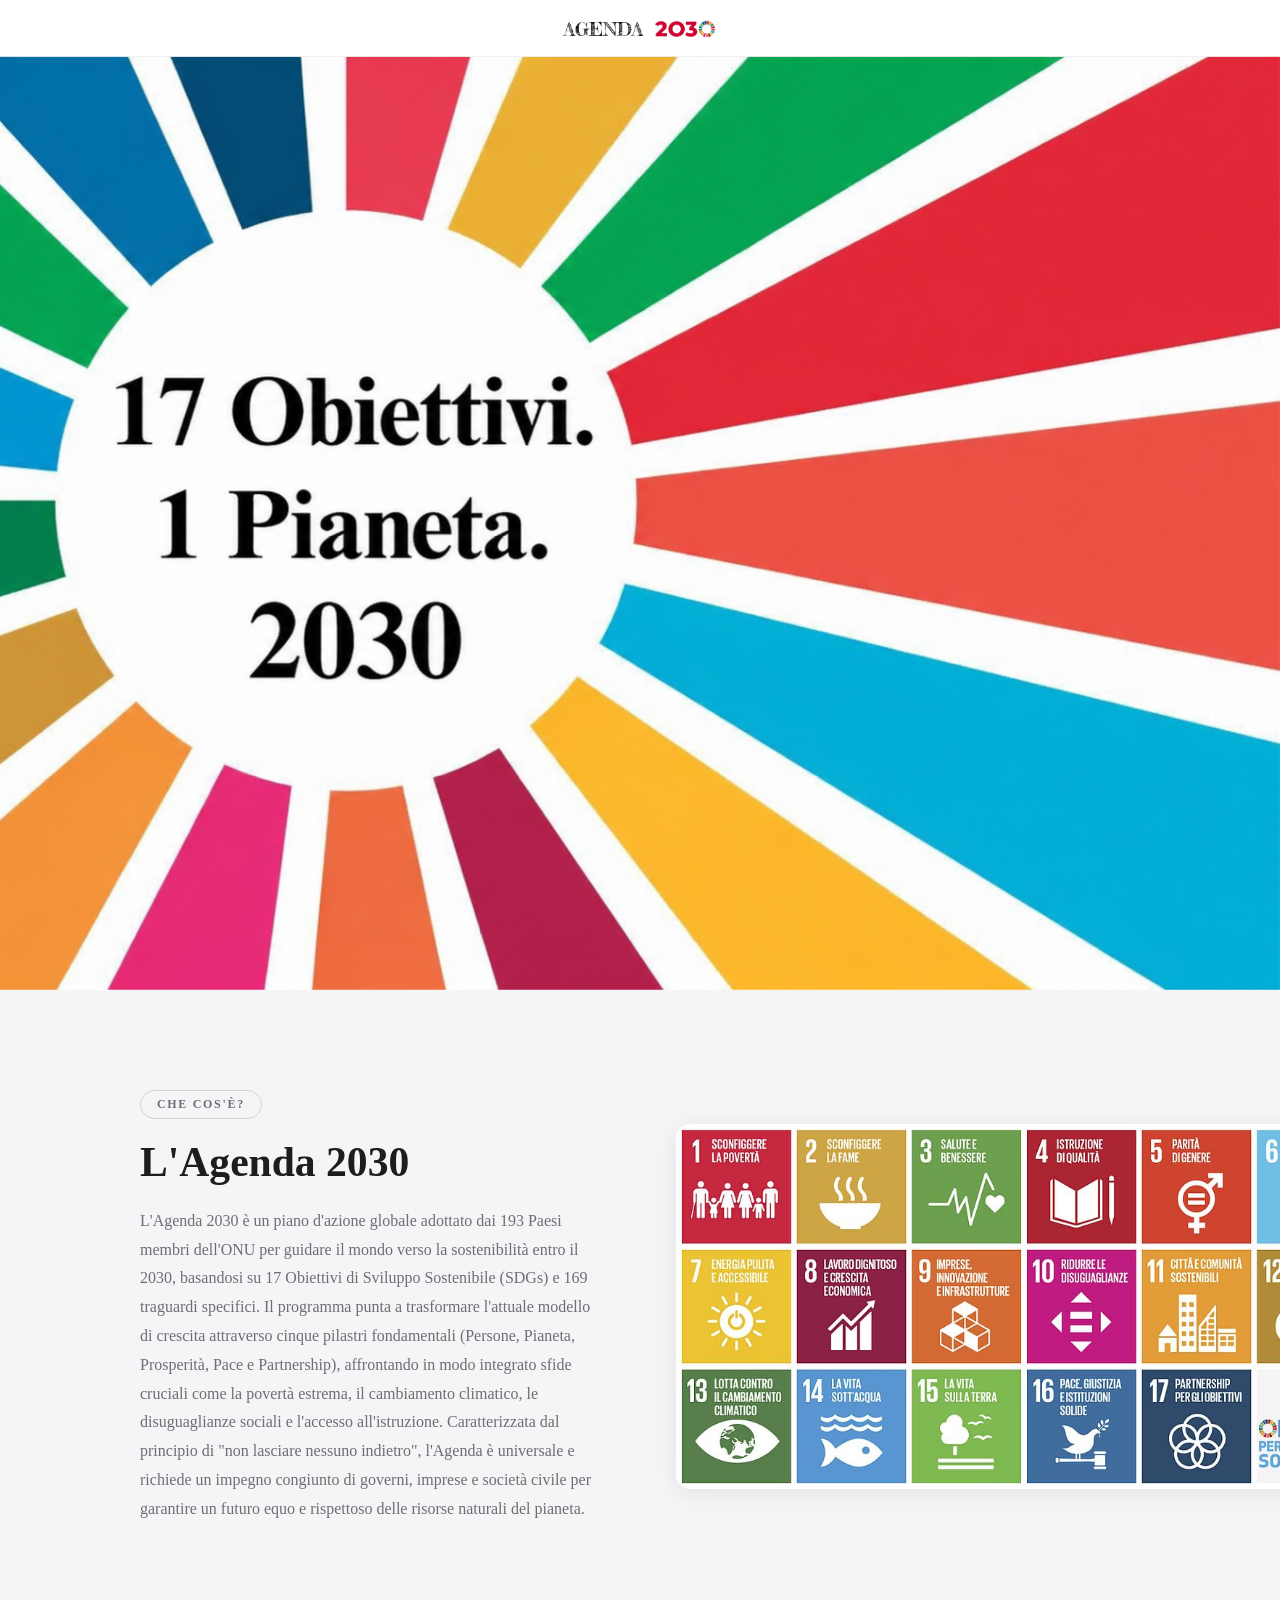
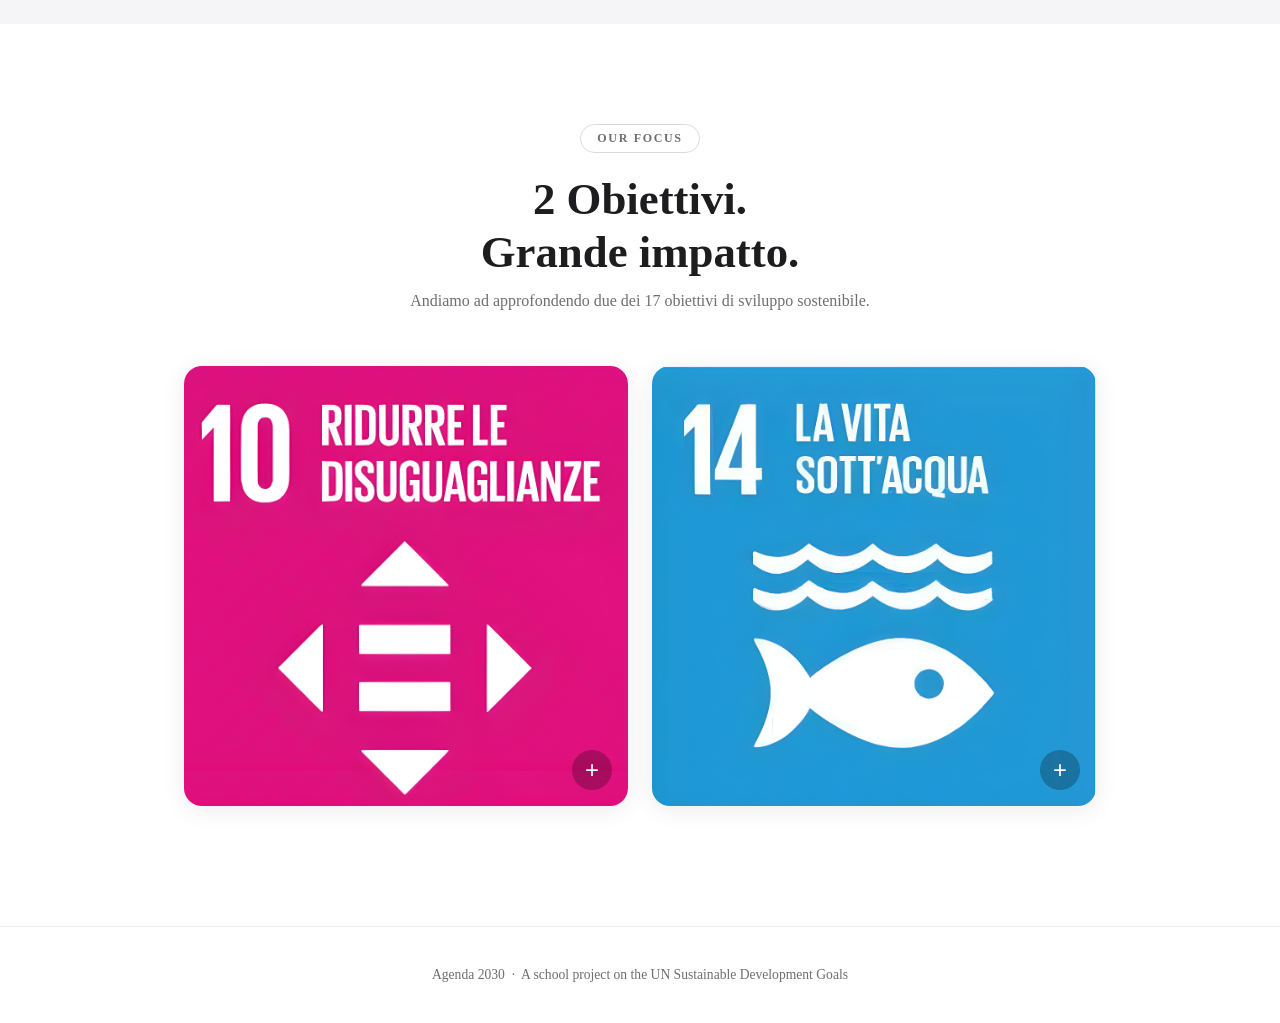
==== index.html @ f5fa9d53 "Add files via upload" ====
<!DOCTYPE html>
<html lang="en">
<head>
  <meta charset="UTF-8" />
  <meta name="viewport" content="width=device-width, initial-scale=1.0"/>
  <title>Agenda 2030</title>
  <link href="https://fonts.googleapis.com/css2?family=DM+Serif+Display&family=DM+Sans:wght@300;400;500;600&display=swap" rel="stylesheet"/>
  <link rel="stylesheet" href="style.css"/>
</head>
<body>

  <!-- ═══════════════════════════════════════
       NAV
  ════════════════════════════════════════ -->
  <nav>
    <a href="Index.html" class="nav-logo">
      <img src="logoAgenda2030-removebg-preview.png" alt="logo" class="nav-icon">
    </a>
  </nav>


  <!-- ═══════════════════════════════════════
       HERO
  ════════════════════════════════════════ -->
  <section class="hero">

    <img src="herophoto.png" alt="Agenda 2030" class="hero-img">


  </section>


  <!-- ═══════════════════════════════════════
       WHAT IS AGENDA 2030
  ════════════════════════════════════════ -->
  <section class="what-section">
    <div class="what-inner">

      <div class="what-text">
        <span class="section-label">Che cos'è?</span>
        <h2>L'Agenda 2030</h2>
        <p>
          L'Agenda 2030 è un piano d'azione globale adottato dai 193 Paesi membri
          dell'ONU per guidare il mondo verso la sostenibilità entro il 2030, basandosi
          su 17 Obiettivi di Sviluppo Sostenibile (SDGs) e 169 traguardi specifici.
          Il programma punta a trasformare l'attuale modello di crescita attraverso
          cinque pilastri fondamentali (Persone, Pianeta, Prosperità, Pace e Partnership),
          affrontando in modo integrato sfide cruciali come la povertà estrema, il cambiamento
          climatico, le disuguaglianze sociali e l'accesso all'istruzione.
          Caratterizzata dal principio di "non lasciare nessuno indietro",
          l'Agenda è universale e richiede un impegno congiunto di governi,
          imprese e società civile per garantire un futuro equo e rispettoso delle
          risorse naturali del pianeta.
        </p>
      </div>

      <img src="17goals.jpg" alt="The 17 Sustainable Development Goals" class="goals-img">

    </div>
  </section>


  <!-- ═══════════════════════════════════════
       OUR FOCUS
  ════════════════════════════════════════ -->
  <section class="focus-section">
    <span class="section-label">Our Focus</span>
    <h2>2 Obiettivi.<br>Grande impatto.</h2>
    <p class="sub">Andiamo ad approfondendo due dei 17 obiettivi di sviluppo sostenibile.</p>

    <div class="focus-grid">

      <!-- Goal 10 -->
<div class="goal-card">
  <img src="goal10photo.png" alt="Goal 10" class="card-img">
  <button class="plus-btn" onclick="openModal('goal10')" aria-label="Scopri di più sull'Obiettivo 10">+</button>
</div>

<!-- Goal 14 -->
<div class="goal-card">
  <img src="goal14photo.png" alt="Goal 14" class="card-img">
  <button class="plus-btn" onclick="openModal('goal14')" aria-label="Scopri di più sull'Obiettivo 14">+</button>
</div>

    </div>
  </section>


  <!-- ═══════════════════════════════════════
       FOOTER
  ════════════════════════════════════════ -->
  <footer>
    <p>Agenda 2030 &nbsp;·&nbsp; A school project on the UN Sustainable Development Goals</p>
  </footer>


  <!-- ═══════════════════════════════════════
       MODAL
  ════════════════════════════════════════ -->
  <div class="overlay" id="overlay" onclick="handleOverlayClick(event)">
    <div class="modal" id="modal">
      <div class="modal-header">
        <div class="modal-meta">
          <div class="modal-tag" id="modal-tag"></div>
          <div class="modal-title" id="modal-title"></div>
        </div>
        <button class="modal-close" onclick="closeModal()">✕</button>
      </div>
      <div class="modal-body" id="modal-body"></div>
      <div class="resize-hint">↙ resize</div>
    </div>
  </div>


  <!-- ═══════════════════════════════════════
       JAVASCRIPT
  ════════════════════════════════════════ -->
  <script>
    const goals = {
      goal10: {
        tag:   "Goal 10",
        title: "Ridurre le disuguaglianze",
        color: "#e5243b",
        body: `
          <p>L'Obiettivo 10 punta a ridurre le disparità economiche e sociali sia all'interno dei singoli Paesi che tra le diverse nazioni. Il traguardo principale è garantire che il reddito del 40% più povero della popolazione cresca a un ritmo superiore rispetto alla media nazionale, assicurando a tutti una vita dignitosa.</p>
          <p>Oltre all'aspetto economico, l'Agenda 2030 promuove l'inclusione sociale e politica di ogni individuo, indipendentemente da età, sesso, disabilità, etnia o religione. Per riuscirci, è fondamentale eliminare leggi discriminatorie e adottare politiche fiscali e di protezione sociale più eque.</p>
          <p>Infine, l'obiettivo si occupa di rendere la migrazione più sicura e ordinata, riducendo i costi delle rimesse e favorendo la cooperazione globale per uno sviluppo che non lasci indietro nessuno.</p>
          <a class="modal-link" href="Goal10.html" style="color:#e5243b;">Esplora nel dettaglio →</a>
        `
      },
      goal14: {
        tag:   "Goal 14",
        title: "La vita sott'acqua",
        color: "#0a97d9",
        body: `
          <p>L'Obiettivo 14 mira a <strong>conservare e utilizzare in modo sostenibile</strong> gli oceani, i mari e le risorse marine. Poiché gli oceani coprono oltre il 70% del pianeta, la loro salute è fondamentale per regolare il clima e sostenere la vita sulla Terra. L'Agenda 2030 si impegna a ridurre drasticamente l'inquinamento marino, in particolare quello causato dalle plastiche e dai nutrienti provenienti dalle attività terrestri.</p>
          <p>Un punto centrale è la lotta contro l'<strong>acidificazione degli oceani</strong> e lo sfruttamento eccessivo delle risorse ittiche. L'obiettivo promuove la pesca sostenibile per ripristinare le popolazioni di pesci e proteggere la biodiversità marina, puntando a salvaguardare almeno il 10% delle zone costiere e marine attraverso riserve protette.</p>
          <p>Infine, l'Obiettivo 14 sottolinea l'importanza della <strong>ricerca scientifica</strong> e della cooperazione internazionale per trasferire tecnologie marine ai Paesi in via di sviluppo. Solo proteggendo gli ecosistemi marini possiamo garantire risorse alimentari e stabilità climatica per le generazioni future.</p>
          <a class="modal-link" href="Goal14.html" style="color:#0a97d9;">Esplora nel dettaglio →</a>
        `
      }
    };

    function openModal(key) {
      const d = goals[key];
      document.getElementById('modal-tag').textContent   = d.tag;
      document.getElementById('modal-tag').style.color   = d.color;
      document.getElementById('modal-title').textContent = d.title;
      document.getElementById('modal-body').innerHTML    = d.body;

      const m = document.getElementById('modal');
      m.style.width  = '540px';
      m.style.height = 'auto';

      document.getElementById('overlay').classList.add('active');
    }

    function closeModal() {
      document.getElementById('overlay').classList.remove('active');
    }

    function handleOverlayClick(e) {
      if (e.target === document.getElementById('overlay')) closeModal();
    }

    document.addEventListener('keydown', e => {
      if (e.key === 'Escape') closeModal();
    });
  </script>

</body>
</html>
---- style.css ----
/* ═══════════════════════════════════════════
   AGENDA 2030 — Main Stylesheet
   Used by: Index.html, Goal10.html, Goal14.html
════════════════════════════════════════════ */

/* ─────────────────────────────────────────
   VARIABLES & RESET
───────────────────────────────────────── */
:root {
  --white: #ffffff;
  --off-white: #f5f5f7;
  --text-primary: #1d1d1f;
  --text-secondary: #6e6e73;
  --goal10-color: #e5243b;
  --goal14-color: #0a97d9;
  --radius-card: 18px;
  --shadow-card: 0 4px 24px rgba(0,0,0,0.08);
  --transition: 0.35s cubic-bezier(0.34, 1.56, 0.64, 1);
}

*, *::before, *::after {
  box-sizing: border-box;
  margin: 0;
  padding: 0;
}

body {
  font-family: "Times New Roman", Times, serif;
  background: var(--white);
  color: var(--text-primary);
  overflow-x: hidden;
}

/* ─────────────────────────────────────────
   NAV
───────────────────────────────────────── */
nav {
  position: fixed;
  top: 0; left: 0; right: 0;
  z-index: 100;
  display: flex;
  align-items: center;
  justify-content: center;
  padding: 14px 40px;
  background: rgba(255,255,255,0.82);
  backdrop-filter: blur(20px);
  -webkit-backdrop-filter: blur(20px);
  border-bottom: 1px solid rgba(0,0,0,0.06);
}

.nav-logo {
  display: flex;
  align-items: center;
  gap: 8px;
  font-family: "Times New Roman", Times, serif;
  font-size: 1.1rem;
  letter-spacing: 0.1em;
  color: var(--text-primary);
  text-transform: uppercase;
  text-decoration: none;
}

.nav-logo span { color: var(--goal10-color); }

/* ── SWAP: change src in HTML to your logo icon image ── */
.nav-icon {
  height: 28px;
  width: auto;
}

/* ─────────────────────────────────────────
   HERO
───────────────────────────────────────── */
.hero {
  padding-top: 56px;
  height: 110vh;
  display: flex;
  align-items: center;
  justify-content: center;
  overflow: hidden;
  background: var(--white);
}

.hero-img {
  width: 100%;
  height: 100%;
  object-fit: cover;
  object-position: center;
  animation: fadeUp 0.9s ease both;
}

.hero-headline {
  text-align: center;
  animation: fadeUp 0.9s 0.15s ease both;
}

.hero-headline h1 {
  font-family: "Times New Roman", Times, serif;
  font-size: clamp(2.8rem, 7vw, 5.5rem);
  line-height: 1.05;
  letter-spacing: -0.02em;
  color: var(--text-primary);
}

.hero-headline h1 .accent { color: var(--goal10-color); }

.hero-sub {
  margin-top: 14px;
  font-size: 1.05rem;
  color: var(--text-secondary);
  font-weight: 300;
}

/* ─────────────────────────────────────────
   SECTION LABEL (reusable pill tag)
───────────────────────────────────────── */
.section-label {
  display: inline-block;
  font-size: 0.75rem;
  font-weight: 600;
  letter-spacing: 0.14em;
  text-transform: uppercase;
  color: var(--text-secondary);
  padding: 6px 16px;
  border: 1px solid rgba(0,0,0,0.14);
  border-radius: 99px;
  margin-bottom: 20px;
}

/* ─────────────────────────────────────────
   WHAT IS AGENDA 2030
───────────────────────────────────────── */
.what-section {
  background: var(--off-white);
  padding: 100px 24px;
}

.what-inner {
  max-width: 1000px;
  margin: 0 auto;
  display: grid;
  grid-template-columns: 1fr 1fr;
  gap: 72px;
  align-items: center;
}

.what-text h2 {
  font-family: "Times New Roman", Times, serif;
  font-size: clamp(1.8rem, 3.5vw, 2.6rem);
  line-height: 1.15;
  margin-bottom: 20px;
}

.what-text p {
  font-size: 1rem;
  line-height: 1.8;
  color: var(--text-secondary);
  font-weight: 300;
}

.goals-img {
  width: 150%;

  border-radius: 14px;
  box-shadow: var(--shadow-card);
  display: block;
}
/* ─────────────────────────────────────────
   OUR FOCUS
───────────────────────────────────────── */
.focus-section {
  padding: 100px 24px 120px;
  max-width: 960px;
  margin: 0 auto;
  text-align: center;
}

.focus-section h2 {
  font-family: "Times New Roman", Times, serif;
  font-size: clamp(1.8rem, 4vw, 2.8rem);
  line-height: 1.2;
  margin-bottom: 12px;
}

.focus-section .sub {
  color: var(--text-secondary);
  font-size: 1rem;
  font-weight: 300;
  margin-bottom: 56px;
}

.focus-grid {
  display: grid;
  grid-template-columns: 1fr 1fr;
  gap: 24px;
}

/* Goal cards */
.goal-card {
  position: relative;
  border-radius: var(--radius-card);
  overflow: hidden;
  cursor: pointer;
  transition: transform var(--transition), box-shadow var(--transition);
  box-shadow: var(--shadow-card);
}

.goal-card:hover {
  transform: scale(1.04) translateY(-6px);
  box-shadow: 0 24px 60px rgba(0,0,0,0.16);
}

.goal-card:active {
  transform: scale(0.97);
  transition: transform 0.1s ease;
}

.card-img {
  width: 100%;
  height: 100%;
  object-fit: cover;
  display: block;
}

.card-overlay {
  position: absolute;
  inset: 0;
  background: rgba(0, 0, 0, 0.35);
  padding: 28px;
  display: flex;
  flex-direction: column;
  justify-content: space-between;
  color: white;
}

.card-10 { background: var(--goal10-color); }
.card-14 { background: var(--goal14-color); }

.goal-number {
  font-family: "Times New Roman", Times, serif;
  font-size: 3.8rem;
  line-height: 1;
}

.goal-icon {
  font-size: 2.4rem;
  margin-top: 6px;
}

.goal-name {
  font-size: 0.95rem;
  font-weight: 600;
  letter-spacing: 0.06em;
  text-transform: uppercase;
  opacity: 0.88;
  margin-top: 12px;
}

/* Plus button */
.plus-btn {
  position: absolute;
  bottom: 16px;
  right: 16px;
  width: 40px;
  height: 40px;
  background: rgba(0,0,0,0.25);
  border: none;
  border-radius: 50%;
  color: white;
  font-size: 1.5rem;
  line-height: 1;
  cursor: pointer;
  display: flex;
  align-items: center;
  justify-content: center;
  transition: background 0.2s, transform 0.2s;
}

.plus-btn:hover {
  background: rgba(0,0,0,0.48);
  transform: scale(1.12);
}

/* ─────────────────────────────────────────
   MODAL
───────────────────────────────────────── */
.overlay {
  display: none;
  position: fixed;
  inset: 0;
  z-index: 200;
  background: rgba(0,0,0,0.36);
  backdrop-filter: blur(10px);
  -webkit-backdrop-filter: blur(10px);
  align-items: center;
  justify-content: center;
}

.overlay.active {
  display: flex;
  animation: overlayIn 0.22s ease both;
}

.modal {
  background: rgba(255,255,255,0.98);
  border-radius: 20px;
  box-shadow: 0 40px 100px rgba(0,0,0,0.24), 0 0 0 1px rgba(0,0,0,0.05);
  width: 540px;
  min-width: 300px;
  min-height: 260px;
  max-width: 90vw;
  max-height: 85vh;
  display: flex;
  flex-direction: column;
  overflow: hidden;
  resize: both;
  position: relative;
  animation: modalIn 0.3s cubic-bezier(0.34, 1.36, 0.64, 1) both;
}

.modal-header {
  padding: 24px 24px 18px;
  border-bottom: 1px solid rgba(0,0,0,0.07);
  display: flex;
  align-items: flex-start;
  justify-content: space-between;
  gap: 16px;
  flex-shrink: 0;
}

.modal-meta { flex: 1; }

.modal-tag {
  font-size: 0.72rem;
  font-weight: 600;
  letter-spacing: 0.13em;
  text-transform: uppercase;
  margin-bottom: 6px;
}

.modal-title {
  font-family: "Times New Roman", Times, serif;
  font-size: 1.7rem;
  line-height: 1.2;
  color: var(--text-primary);
}

.modal-close {
  width: 32px;
  height: 32px;
  border-radius: 50%;
  background: #1d1d1f;
  border: none;
  color: white;
  font-size: 0.95rem;
  cursor: pointer;
  display: flex;
  align-items: center;
  justify-content: center;
  flex-shrink: 0;
  transition: background 0.2s;
}

.modal-close:hover { background: #555; }

.modal-body {
  padding: 24px;
  overflow-y: auto;
  flex: 1;
}

.modal-body p {
  font-size: 0.97rem;
  line-height: 1.78;
  color: var(--text-secondary);
  font-weight: 300;
  margin-bottom: 14px;
}

.modal-body p:last-child { margin-bottom: 0; }

.modal-link {
  display: inline-flex;
  align-items: center;
  gap: 6px;
  margin-top: 10px;
  font-size: 0.92rem;
  font-weight: 500;
  text-decoration: none;
  transition: gap 0.2s;
}

.modal-link:hover { gap: 10px; }

.resize-hint {
  position: absolute;
  bottom: 5px;
  right: 8px;
  font-size: 0.62rem;
  color: #ccc;
  pointer-events: none;
  letter-spacing: 0.04em;
  user-select: none;
}

/* ─────────────────────────────────────────
   FOOTER
───────────────────────────────────────── */
footer {
  text-align: center;
  padding: 40px 24px;
  border-top: 1px solid rgba(0,0,0,0.07);
  color: var(--text-secondary);
  font-size: 0.85rem;
  font-weight: 300;
}

/* ─────────────────────────────────────────
   ANIMATIONS
───────────────────────────────────────── */
@keyframes fadeUp {
  from { opacity: 0; transform: translateY(28px); }
  to   { opacity: 1; transform: translateY(0); }
}

@keyframes overlayIn {
  from { opacity: 0; }
  to   { opacity: 1; }
}

@keyframes modalIn {
  from { opacity: 0; transform: scale(0.88) translateY(16px); }
  to   { opacity: 1; transform: scale(1) translateY(0); }
}

/* ─────────────────────────────────────────
   RESPONSIVE
───────────────────────────────────────── */
@media (max-width: 680px) {
  .what-inner { grid-template-columns: 1fr; gap: 40px; }
  .focus-grid { grid-template-columns: 1fr; }
  .hero-img   { width: 240px; height: 240px; }
}
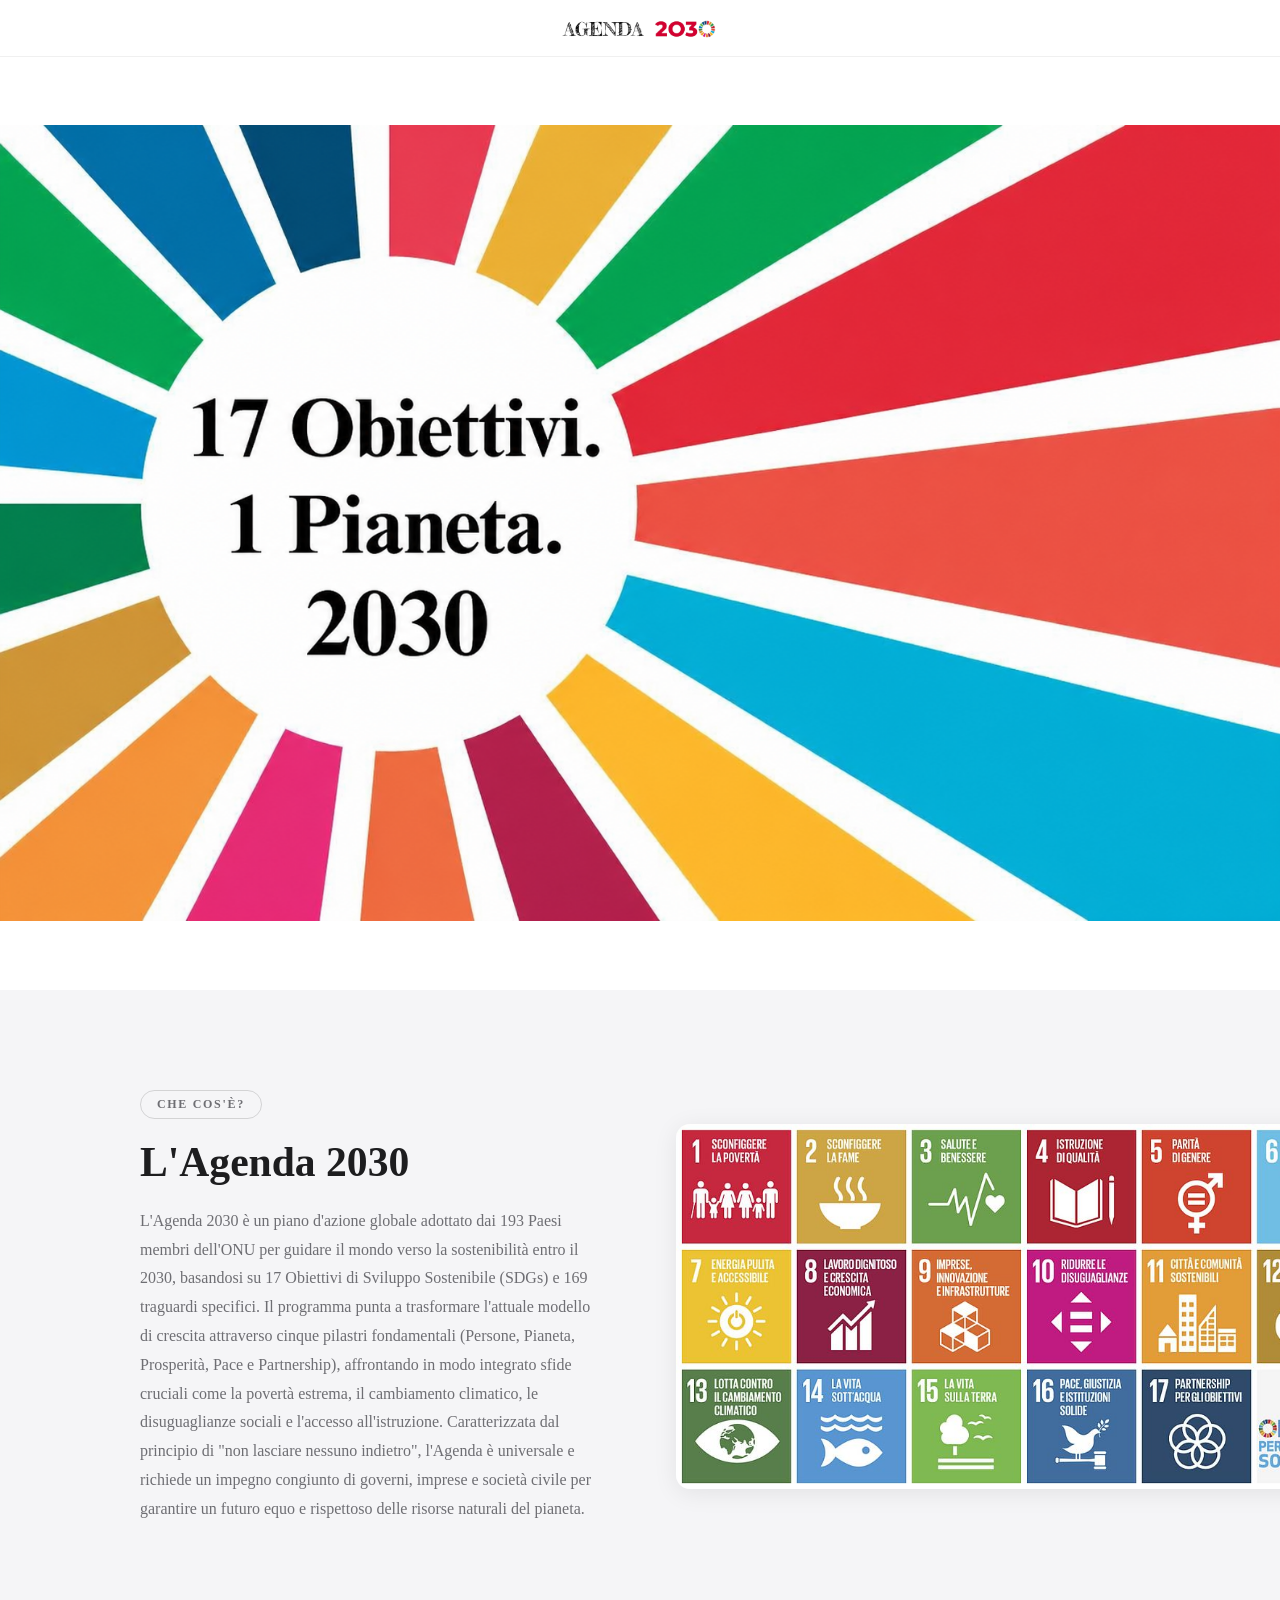
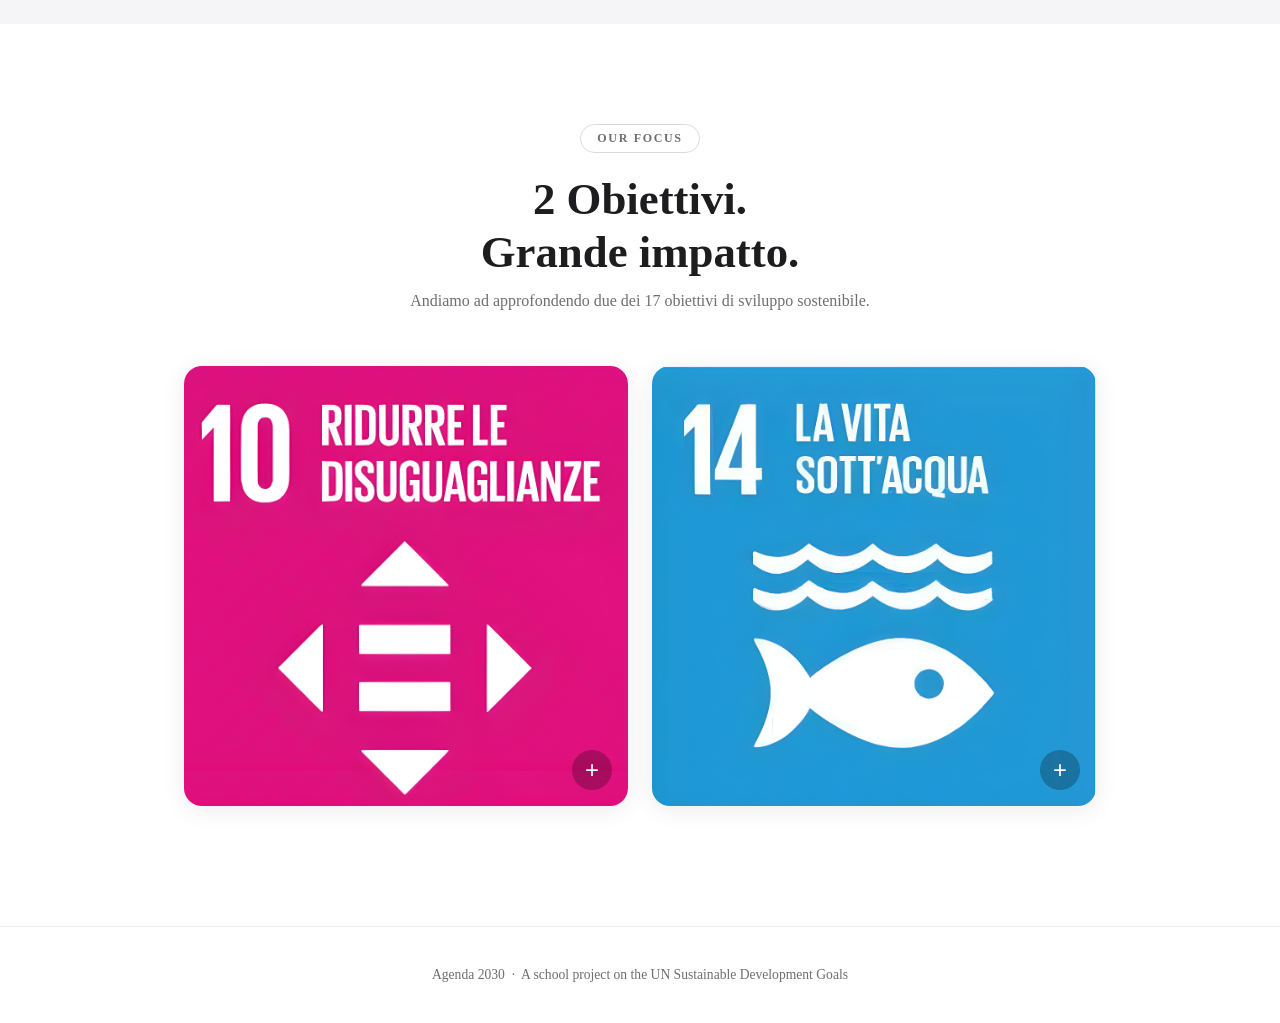
==== commit de88abbe: "image layout change" ====
--- a/index.html
+++ b/index.html
@@ -6,6 +6,8 @@
   <title>Agenda 2030</title>
   <link href="https://fonts.googleapis.com/css2?family=DM+Serif+Display&family=DM+Sans:wght@300;400;500;600&display=swap" rel="stylesheet"/>
   <link rel="stylesheet" href="style.css"/>
+  <link rel="stylesheet" href="styleMobile.css" media="(max-width: 768px)"/>
+  <link rel="stylesheet" href="goalMobile.css" media="(max-width: 768px)"/>
 </head>
 <body>
 
--- a/style.css
+++ b/style.css
@@ -73,18 +73,22 @@
 ───────────────────────────────────────── */
 .hero {
   padding-top: 56px;
-  height: 110vh;
+  min-height: 110vh;
   display: flex;
   align-items: center;
   justify-content: center;
   overflow: hidden;
   background: var(--white);
+  width: 100vw;
+  margin-left: calc(50% - 50vw);
 }
 
 .hero-img {
-  width: 100%;
-  height: 100%;
-  object-fit: cover;
+  display: block;
+  width: 100vw;
+  max-width: 100vw;
+  height: auto;
+  object-fit: contain;
   object-position: center;
   animation: fadeUp 0.9s ease both;
 }
--- a/styleMobile.css
+++ b/styleMobile.css
@@ -0,0 +1,591 @@
+/* ═══════════════════════════════════════════
+   AGENDA 2030 — Main Stylesheet
+   Used by: Index.html, Goal10.html, Goal14.html
+════════════════════════════════════════════ */
+
+/* ─────────────────────────────────────────
+   VARIABLES & RESET
+───────────────────────────────────────── */
+:root {
+  --white: #ffffff;
+  --off-white: #f5f5f7;
+  --text-primary: #1d1d1f;
+  --text-secondary: #6e6e73;
+  --goal10-color: #e5243b;
+  --goal14-color: #0a97d9;
+  --radius-card: 18px;
+  --shadow-card: 0 4px 24px rgba(0,0,0,0.08);
+  --transition: 0.35s cubic-bezier(0.34, 1.56, 0.64, 1);
+}
+
+*, *::before, *::after {
+  box-sizing: border-box;
+  margin: 0;
+  padding: 0;
+}
+
+body {
+  font-family: "Times New Roman", Times, serif;
+  background: var(--white);
+  color: var(--text-primary);
+  overflow-x: hidden;
+}
+
+/* ─────────────────────────────────────────
+   NAV
+───────────────────────────────────────── */
+nav {
+  position: fixed;
+  top: 0; left: 0; right: 0;
+  z-index: 100;
+  display: flex;
+  align-items: center;
+  justify-content: center;
+  padding: 14px 40px;
+  background: rgba(255,255,255,0.82);
+  backdrop-filter: blur(20px);
+  -webkit-backdrop-filter: blur(20px);
+  border-bottom: 1px solid rgba(0,0,0,0.06);
+}
+
+.nav-logo {
+  display: flex;
+  align-items: center;
+  gap: 8px;
+  font-family: "Times New Roman", Times, serif;
+  font-size: 1.1rem;
+  letter-spacing: 0.1em;
+  color: var(--text-primary);
+  text-transform: uppercase;
+  text-decoration: none;
+}
+
+.nav-logo span { color: var(--goal10-color); }
+
+/* ── SWAP: change src in HTML to your logo icon image ── */
+.nav-icon {
+  height: 28px;
+  width: auto;
+}
+
+/* ─────────────────────────────────────────
+   HERO
+───────────────────────────────────────── */
+.hero {
+  padding-top: 56px;
+  min-height: 110vh;
+  display: flex;
+  align-items: center;
+  justify-content: center;
+  overflow: hidden;
+  background: var(--white);
+  width: 100vw;
+  margin-left: calc(50% - 50vw);
+}
+
+.hero-img {
+  display: block;
+  width: 100vw;
+  max-width: 100vw;
+  height: auto;
+  max-height: 80vh;
+  object-fit: contain;
+  object-position: center;
+  animation: fadeUp 0.9s ease both;
+}
+
+.hero-headline {
+  text-align: center;
+  animation: fadeUp 0.9s 0.15s ease both;
+}
+
+.hero-headline h1 {
+  font-family: "Times New Roman", Times, serif;
+  font-size: clamp(2.8rem, 7vw, 5.5rem);
+  line-height: 1.05;
+  letter-spacing: -0.02em;
+  color: var(--text-primary);
+}
+
+.hero-headline h1 .accent { color: var(--goal10-color); }
+
+.hero-sub {
+  margin-top: 14px;
+  font-size: 1.05rem;
+  color: var(--text-secondary);
+  font-weight: 300;
+}
+
+/* ─────────────────────────────────────────
+   SECTION LABEL (reusable pill tag)
+───────────────────────────────────────── */
+.section-label {
+  display: inline-block;
+  font-size: 0.75rem;
+  font-weight: 600;
+  letter-spacing: 0.14em;
+  text-transform: uppercase;
+  color: var(--text-secondary);
+  padding: 6px 16px;
+  border: 1px solid rgba(0,0,0,0.14);
+  border-radius: 99px;
+  margin-bottom: 20px;
+}
+
+/* ─────────────────────────────────────────
+   WHAT IS AGENDA 2030
+───────────────────────────────────────── */
+.what-section {
+  background: var(--off-white);
+  padding: 100px 24px;
+}
+
+.what-inner {
+  max-width: 1000px;
+  margin: 0 auto;
+  display: grid;
+  grid-template-columns: 1fr;
+  gap: 40px;
+  align-items: center;
+}
+
+.what-text h2 {
+  font-family: "Times New Roman", Times, serif;
+  font-size: clamp(1.8rem, 3.5vw, 2.6rem);
+  line-height: 1.15;
+  margin-bottom: 20px;
+}
+
+.what-text p {
+  font-size: 1rem;
+  line-height: 1.8;
+  color: var(--text-secondary);
+  font-weight: 300;
+}
+
+.goals-img {
+  width: 100%;
+  height: auto;
+  border-radius: 14px;
+  box-shadow: var(--shadow-card);
+  display: block;
+}
+/* ─────────────────────────────────────────
+   OUR FOCUS
+───────────────────────────────────────── */
+.focus-section {
+  padding: 100px 24px 120px;
+  max-width: 960px;
+  margin: 0 auto;
+  text-align: center;
+}
+
+.focus-section h2 {
+  font-family: "Times New Roman", Times, serif;
+  font-size: clamp(1.8rem, 4vw, 2.8rem);
+  line-height: 1.2;
+  margin-bottom: 12px;
+}
+
+.focus-section .sub {
+  color: var(--text-secondary);
+  font-size: 1rem;
+  font-weight: 300;
+  margin-bottom: 56px;
+}
+
+.focus-grid {
+  display: grid;
+  grid-template-columns: 1fr;
+  gap: 20px;
+}
+
+/* Goal cards */
+.goal-card {
+  position: relative;
+  border-radius: var(--radius-card);
+  overflow: hidden;
+  cursor: pointer;
+  transition: transform var(--transition), box-shadow var(--transition);
+  box-shadow: var(--shadow-card);
+}
+
+.goal-card:hover {
+  transform: scale(1.04) translateY(-6px);
+  box-shadow: 0 24px 60px rgba(0,0,0,0.16);
+}
+
+.goal-card:active {
+  transform: scale(0.97);
+  transition: transform 0.1s ease;
+}
+
+.card-img {
+  width: 100%;
+  height: 100%;
+  object-fit: cover;
+  display: block;
+}
+
+.card-overlay {
+  position: absolute;
+  inset: 0;
+  background: rgba(0, 0, 0, 0.35);
+  padding: 28px;
+  display: flex;
+  flex-direction: column;
+  justify-content: space-between;
+  color: white;
+}
+
+.card-10 { background: var(--goal10-color); }
+.card-14 { background: var(--goal14-color); }
+
+.goal-number {
+  font-family: "Times New Roman", Times, serif;
+  font-size: 3.8rem;
+  line-height: 1;
+}
+
+.goal-icon {
+  font-size: 2.4rem;
+  margin-top: 6px;
+}
+
+.goal-name {
+  font-size: 0.95rem;
+  font-weight: 600;
+  letter-spacing: 0.06em;
+  text-transform: uppercase;
+  opacity: 0.88;
+  margin-top: 12px;
+}
+
+/* Plus button */
+.plus-btn {
+  position: absolute;
+  bottom: 16px;
+  right: 16px;
+  width: 40px;
+  height: 40px;
+  background: rgba(0,0,0,0.25);
+  border: none;
+  border-radius: 50%;
+  color: white;
+  font-size: 1.5rem;
+  line-height: 1;
+  cursor: pointer;
+  display: flex;
+  align-items: center;
+  justify-content: center;
+  transition: background 0.2s, transform 0.2s;
+}
+
+.plus-btn:hover {
+  background: rgba(0,0,0,0.48);
+  transform: scale(1.12);
+}
+
+/* ─────────────────────────────────────────
+   MODAL
+───────────────────────────────────────── */
+.overlay {
+  display: none;
+  position: fixed;
+  inset: 0;
+  z-index: 200;
+  background: rgba(0,0,0,0.36);
+  backdrop-filter: blur(10px);
+  -webkit-backdrop-filter: blur(10px);
+  align-items: center;
+  justify-content: center;
+}
+
+.overlay.active {
+  display: flex;
+  animation: overlayIn 0.22s ease both;
+}
+
+.modal {
+  background: rgba(255,255,255,0.98);
+  border-radius: 20px;
+  box-shadow: 0 40px 100px rgba(0,0,0,0.24), 0 0 0 1px rgba(0,0,0,0.05);
+  width: 540px;
+  min-width: 300px;
+  min-height: 260px;
+  max-width: 90vw;
+  max-height: 85vh;
+  display: flex;
+  flex-direction: column;
+  overflow: hidden;
+  resize: both;
+  position: relative;
+  animation: modalIn 0.3s cubic-bezier(0.34, 1.36, 0.64, 1) both;
+}
+
+.modal-header {
+  padding: 24px 24px 18px;
+  border-bottom: 1px solid rgba(0,0,0,0.07);
+  display: flex;
+  align-items: flex-start;
+  justify-content: space-between;
+  gap: 16px;
+  flex-shrink: 0;
+}
+
+.modal-meta { flex: 1; }
+
+.modal-tag {
+  font-size: 0.72rem;
+  font-weight: 600;
+  letter-spacing: 0.13em;
+  text-transform: uppercase;
+  margin-bottom: 6px;
+}
+
+.modal-title {
+  font-family: "Times New Roman", Times, serif;
+  font-size: 1.7rem;
+  line-height: 1.2;
+  color: var(--text-primary);
+}
+
+.modal-close {
+  width: 32px;
+  height: 32px;
+  border-radius: 50%;
+  background: #1d1d1f;
+  border: none;
+  color: white;
+  font-size: 0.95rem;
+  cursor: pointer;
+  display: flex;
+  align-items: center;
+  justify-content: center;
+  flex-shrink: 0;
+  transition: background 0.2s;
+}
+
+.modal-close:hover { background: #555; }
+
+.modal-body {
+  padding: 24px;
+  overflow-y: auto;
+  flex: 1;
+}
+
+.modal-body p {
+  font-size: 0.97rem;
+  line-height: 1.78;
+  color: var(--text-secondary);
+  font-weight: 300;
+  margin-bottom: 14px;
+}
+
+.modal-body p:last-child { margin-bottom: 0; }
+
+.modal-link {
+  display: inline-flex;
+  align-items: center;
+  gap: 6px;
+  margin-top: 10px;
+  font-size: 0.92rem;
+  font-weight: 500;
+  text-decoration: none;
+  transition: gap 0.2s;
+}
+
+.modal-link:hover { gap: 10px; }
+
+.resize-hint {
+  position: absolute;
+  bottom: 5px;
+  right: 8px;
+  font-size: 0.62rem;
+  color: #ccc;
+  pointer-events: none;
+  letter-spacing: 0.04em;
+  user-select: none;
+}
+
+/* ─────────────────────────────────────────
+   FOOTER
+───────────────────────────────────────── */
+footer {
+  text-align: center;
+  padding: 40px 24px;
+  border-top: 1px solid rgba(0,0,0,0.07);
+  color: var(--text-secondary);
+  font-size: 0.85rem;
+  font-weight: 300;
+}
+
+/* ─────────────────────────────────────────
+   ANIMATIONS
+───────────────────────────────────────── */
+@keyframes fadeUp {
+  from { opacity: 0; transform: translateY(28px); }
+  to   { opacity: 1; transform: translateY(0); }
+}
+
+@keyframes overlayIn {
+  from { opacity: 0; }
+  to   { opacity: 1; }
+}
+
+@keyframes modalIn {
+  from { opacity: 0; transform: scale(0.88) translateY(16px); }
+  to   { opacity: 1; transform: scale(1) translateY(0); }
+}
+
+/* ─────────────────────────────────────────
+   RESPONSIVE
+───────────────────────────────────────── */
+@media (max-width: 680px) {
+  .what-inner { grid-template-columns: 1fr; gap: 40px; }
+  .focus-grid { grid-template-columns: 1fr; }
+  .hero-img   { width: 240px; height: 240px; }
+}
+
+/* ═══════════════════════════════════════════
+   MOBILE RESPONSIVE — Main Stylesheet
+   Breakpoints: 768px (tablet), 480px (phone)
+════════════════════════════════════════════ */
+
+/* ── TABLET (≤768px) ── */
+@media (max-width: 768px) {
+  nav {
+    padding: 12px 20px;
+  }
+
+  .hero {
+    padding-top: 56px;
+    height: auto;
+    min-height: 60vw;
+  }
+
+  .what-section {
+    padding: 72px 20px;
+  }
+
+  .what-inner {
+    grid-template-columns: 1fr;
+    gap: 36px;
+  }
+
+  .goals-img {
+    width: 100%;
+  }
+
+  .focus-section {
+    padding: 72px 20px 96px;
+  }
+
+  .focus-grid {
+    gap: 16px;
+  }
+
+  /* Modal: full-width on tablet */
+  .modal {
+    width: 92vw !important;
+    max-height: 88vh;
+    resize: none;
+  }
+}
+
+/* ── PHONE (≤480px) ── */
+@media (max-width: 480px) {
+  nav {
+    padding: 10px 16px;
+  }
+
+  .nav-icon {
+    height: 24px;
+  }
+
+  .hero {
+    height: auto;
+    min-height: 50vw;
+  }
+
+  .what-section {
+    padding: 56px 16px;
+  }
+
+  .what-text h2 {
+    font-size: 1.7rem;
+  }
+
+  .what-text p {
+    font-size: 0.95rem;
+  }
+
+  .goals-img {
+    width: 100%;
+    border-radius: 10px;
+  }
+
+  .focus-section {
+    padding: 56px 16px 72px;
+  }
+
+  .focus-section h2 {
+    font-size: 1.6rem;
+  }
+
+  .focus-section .sub {
+    font-size: 0.95rem;
+    margin-bottom: 36px;
+  }
+
+  .focus-grid {
+    grid-template-columns: 1fr;
+    gap: 14px;
+  }
+
+  /* Make goal cards taller on single-column */
+  .goal-card {
+    min-height: 200px;
+  }
+
+  .plus-btn {
+    width: 44px;
+    height: 44px;
+    font-size: 1.6rem;
+    bottom: 12px;
+    right: 12px;
+  }
+
+  /* Modal: nearly full-screen on phone */
+  .modal {
+    width: 96vw !important;
+    max-height: 92vh;
+    border-radius: 14px;
+    resize: none;
+  }
+
+  .modal-header {
+    padding: 18px 18px 14px;
+  }
+
+  .modal-title {
+    font-size: 1.35rem;
+  }
+
+  .modal-body {
+    padding: 18px;
+  }
+
+  .modal-body p {
+    font-size: 0.93rem;
+  }
+
+  .resize-hint {
+    display: none;
+  }
+
+  footer {
+    padding: 28px 16px;
+    font-size: 0.8rem;
+  }
+}
--- a/goalMobile.css
+++ b/goalMobile.css
@@ -0,0 +1,608 @@
+
+
+    /* ── PAGE VARIABLES ── */
+    :root {
+      --goal-color: #e5243b;
+      --goal-light: #fdf0f2;
+    }
+
+    /* ── NAV BACK LINK ── */
+    .nav-back {
+      display: flex;
+      align-items: center;
+      gap: 6px;
+      font-size: 0.85rem;
+      font-weight: 500;
+      color: var(--text-secondary);
+      text-decoration: none;
+      transition: color 0.2s;
+    }
+    .nav-back:hover { color: var(--goal-color); }
+
+    /* ── HERO ── */
+    .goal-hero {
+      padding-top: 80px;
+      min-height: 80vh;
+      display: flex;
+      flex-direction: column;
+      align-items: center;
+      justify-content: flex-end;
+      position: relative;
+      overflow: hidden;
+      background: #1a0508;
+    }
+
+    .goal-hero-bg {
+      position: absolute;
+      inset: 0;
+      background: linear-gradient(160deg, #e5243b 0%, #7a0e1c 60%, #1a0508 100%);
+      opacity: 0.92;
+    }
+
+    .goal-hero-content {
+      position: relative;
+      z-index: 2;
+      max-width: 860px;
+      width: 100%;
+      padding: 0 40px 80px;
+    }
+
+    .goal-badge {
+      display: inline-flex;
+      align-items: center;
+      gap: 10px;
+      background: rgba(255,255,255,0.15);
+      border: 1px solid rgba(255,255,255,0.25);
+      border-radius: 99px;
+      padding: 6px 16px 6px 8px;
+      margin-bottom: 28px;
+    }
+
+    .goal-badge-num {
+      width: 28px;
+      height: 28px;
+      background: white;
+      color: var(--goal-color);
+      border-radius: 50%;
+      font-size: 0.85rem;
+      font-weight: 700;
+      display: flex;
+      align-items: center;
+      justify-content: center;
+    }
+
+    .goal-badge span {
+      color: rgba(255,255,255,0.9);
+      font-size: 0.78rem;
+      font-weight: 600;
+      letter-spacing: 0.1em;
+      text-transform: uppercase;
+    }
+
+    .goal-hero-content h1 {
+      font-family: 'DM Serif Display', serif;
+      font-size: clamp(2.4rem, 6vw, 4.8rem);
+      line-height: 1.05;
+      color: white;
+      margin-bottom: 60px;
+    }
+
+    .goal-hero-content .subtitle {
+      font-size: clamp(1rem, 2vw, 1.25rem);
+      color: rgba(255,255,255,0.75);
+      font-weight: 300;
+      font-style: italic;
+      max-width: 600px;
+    }
+
+    /* ── PAGE WRAPPER ── */
+    .page-content {
+      max-width: 860px;
+      margin: 0 auto;
+      padding: 0 40px;
+    }
+
+    /* ── SECTIONS ── */
+    .content-section {
+      padding: 80px 0;
+      border-bottom: 1px solid rgba(0,0,0,0.07);
+    }
+
+    .content-section:last-child { border-bottom: none; }
+
+    .content-section .section-label {
+      color: var(--goal-color);
+      border-color: var(--goal-color);
+      opacity: 0.8;
+    }
+
+    .content-section h2 {
+      font-family: 'DM Serif Display', serif;
+      font-size: clamp(1.7rem, 3.5vw, 2.4rem);
+      line-height: 1.15;
+      margin: 14px 0 24px;
+      color: var(--text-primary);
+    }
+
+    .intro-par {
+      font-size: 1.25rem;
+      line-height: 1.8;
+    }
+
+    .content-section p {
+      font-size: 1.5rem;
+      line-height: 1.8;
+      color: var(--text-secondary);
+      font-weight: 300;
+      max-width: 680px;
+    }
+
+    /* ── IMAGE PLACEHOLDER ── */
+    .img-placeholder {
+      width: 100%;
+      aspect-ratio: 16/7;
+      background: var(--goal-light);
+      border: 2px dashed rgba(229,36,59,0.25);
+      border-radius: 16px;
+      display: flex;
+      flex-direction: column;
+      align-items: center;
+      justify-content: center;
+      gap: 10px;
+      margin: 36px 0;
+      color: var(--goal-color);
+      opacity: 0.7;
+    }
+
+    .img-placeholder .placeholder-icon { font-size: 2rem; }
+    .img-placeholder p {
+      font-size: 0.85rem;
+      font-weight: 500;
+      color: var(--goal-color);
+      letter-spacing: 0.06em;
+      text-transform: uppercase;
+      max-width: none;
+    }
+
+    /* ── TWO-COL LAYOUT ── */
+    .two-col {
+      display: grid;
+      grid-template-columns: 1fr 1fr;
+      gap: 48px;
+      align-items: start;
+      margin-top: 32px;
+    }
+
+    /* ── WHY CARDS ── */
+    .why-grid {
+      display: grid;
+      grid-template-columns: 1fr 1fr;
+      gap: 20px;
+      margin-top: 32px;
+    }
+
+    .why-card {
+      background: var(--goal-light);
+      border-radius: 14px;
+      padding: 24px;
+      border-left: 4px solid var(--goal-color);
+    }
+
+    .why-card h3 {
+      font-family: 'DM Serif Display', serif;
+      font-size: 1.05rem;
+      margin-bottom: 10px;
+      color: var(--text-primary);
+    }
+
+    .why-card p {
+      font-size: 0.9rem;
+      line-height: 1.65;
+      color: var(--text-secondary);
+      font-weight: 300;
+    }
+
+    /* ── KEY POINTS ── */
+    .key-list {
+      list-style: none;
+      margin-top: 32px;
+      display: flex;
+      flex-direction: column;
+      gap: 16px;
+    }
+
+    .key-list li {
+  display: flex;
+  gap: 16px;
+  align-items: flex-start;
+  padding: 16px 0;
+  border-bottom: 1px solid rgba(0,0,0,0.06);
+}
+
+    .key-num {
+  width: 32px;
+  height: 32px;
+  min-width: 32px;
+  background: var(--goal-color);
+  color: white;
+  border-radius: 50%;
+  font-size: 0.8rem;
+  font-weight: 700;
+  display: flex;
+  align-items: center;
+  justify-content: center;
+  flex-shrink: 0;
+  margin-top: 3px;
+}
+
+    .key-list li div strong {
+      display: block;
+      font-size: 0.95rem;
+      font-weight: 600;
+      color: var(--text-primary);
+      margin-bottom: 4px;
+    }
+
+    .key-list li div span {
+      font-size: 0.9rem;
+      color: var(--text-secondary);
+      font-weight: 300;
+      line-height: 1.65;
+    }
+
+    /* ── STATS ── */
+    .stats-section {
+      background: var(--off-white);
+      padding: 80px 0;
+    }
+
+    .stats-inner {
+      max-width: 860px;
+      margin: 0 auto;
+      padding: 0 40px;
+    }
+
+    .stats-grid {
+      display: grid;
+      grid-template-columns: repeat(3, 1fr);
+      gap: 20px;
+      margin-top: 32px;
+    }
+
+    .stat-card {
+      background: white;
+      border-radius: 14px;
+      padding: 28px 24px;
+      box-shadow: var(--shadow-card);
+      text-align: center;
+    }
+
+    .stat-num {
+      font-family: 'DM Serif Display', serif;
+      font-size: 2.4rem;
+      color: var(--goal-color);
+      line-height: 1;
+      margin-bottom: 10px;
+    }
+
+    .stat-label {
+      font-size: 0.85rem;
+      color: var(--text-secondary);
+      font-weight: 300;
+      line-height: 1.55;
+    }
+
+    .world-text {
+      margin-top: 40px;
+    }
+
+    .world-text p {
+      font-size: 1rem;
+      line-height: 1.8;
+      color: var(--text-secondary);
+      font-weight: 300;
+      margin-bottom: 14px;
+      max-width: 680px;
+    }
+
+    .highlight-quote {
+      border-left: 4px solid var(--goal-color);
+      padding: 16px 24px;
+      margin: 28px 0;
+      background: var(--goal-light);
+      border-radius: 0 12px 12px 0;
+    }
+
+    .highlight-quote p {
+      font-size: 1.05rem;
+      font-style: italic;
+      color: var(--text-primary);
+      font-weight: 400;
+      margin: 0;
+      max-width: none;
+    }
+
+    .goal-inline-image {
+      width: 100%;
+      max-width: 560px;
+      height: auto;
+      display: block;
+      margin: 36px auto 0;
+      border-radius: 0;
+    }
+
+    .key-grid {
+      display: grid;
+      grid-template-columns: 1fr 1fr;
+      gap: 20px;
+      margin-top: 32px;
+    }
+
+    .key-card {
+      background: var(--goal-light);
+      border-radius: 16px;
+      padding: 28px;
+      display: flex;
+      gap: 16px;
+      align-items: flex-start;
+      min-height: 160px;
+    }
+
+    .key-card strong {
+      display: block;
+      font-size: 1rem;
+      font-weight: 600;
+      color: var(--text-primary);
+      margin-bottom: 6px;
+    }
+
+    .key-card span {
+      font-size: 0.9rem;
+      color: var(--text-secondary);
+      font-weight: 300;
+      line-height: 1.65;
+    }
+
+    /* ── ACTION CARDS ── */
+    .action-layout {
+      display: grid;
+      grid-template-columns: minmax(0, 1fr) minmax(280px, 420px);
+      gap: 32px;
+      align-items: start;
+      margin-top: 32px;
+    }
+
+    .action-grid {
+      display: grid;
+      grid-template-columns: 1fr;
+      gap: 20px;
+    }
+
+    .action-card {
+      background: white;
+      border-radius: 14px;
+      padding: 28px 24px;
+      box-shadow: var(--shadow-card);
+      text-align: center;
+      transition: transform 0.3s ease, box-shadow 0.3s ease;
+    }
+
+    .action-card:hover {
+      transform: translateY(-4px);
+      box-shadow: 0 16px 40px rgba(0,0,0,0.12);
+    }
+
+    .action-icon {
+      font-size: 2rem;
+      margin-bottom: 14px;
+      display: block;
+    }
+
+    .action-card h3 {
+      font-family: 'DM Serif Display', serif;
+      font-size: 1.1rem;
+      margin-bottom: 10px;
+      color: var(--text-primary);
+    }
+
+    .action-card p {
+      font-size: 0.88rem;
+      color: var(--text-secondary);
+      font-weight: 300;
+      line-height: 1.6;
+      max-width: none;
+    }
+
+    .action-image {
+      width: 100%;
+      height: auto;
+      max-height: 520px;
+      object-fit: contain;
+      border-radius: 0;
+      display: block;
+    }
+
+    /* ── FOOTER ── */
+    .goal-footer {
+      text-align: center;
+      padding: 40px 24px;
+      border-top: 1px solid rgba(0,0,0,0.07);
+      color: var(--text-secondary);
+      font-size: 0.85rem;
+      font-weight: 300;
+    }
+
+    /* ── RESPONSIVE ── */
+    @media (max-width: 680px) {
+      .page-content { padding: 0 20px; }
+      .stats-inner  { padding: 0 20px; }
+      .two-col      { grid-template-columns: 1fr; }
+      .why-grid     { grid-template-columns: 1fr; }
+      .key-grid     { grid-template-columns: 1fr; }
+      .stats-grid   { grid-template-columns: 1fr 1fr; }
+      .action-layout { grid-template-columns: 1fr; }
+    }
+
+/* ═══════════════════════════════════════════
+   MOBILE RESPONSIVE — goal.css (shared)
+   Breakpoints: 768px (tablet), 480px (phone)
+════════════════════════════════════════════ */
+
+/* ── TABLET (≤768px) ── */
+@media (max-width: 768px) {
+  .goal-hero {
+    padding-top: 64px;
+    min-height: 65vh;
+  }
+
+  .goal-hero-content {
+    padding: 0 24px 56px;
+  }
+
+  .goal-hero-content h1 {
+    margin-bottom: 20px;
+  }
+
+  .page-content {
+    padding: 0 24px;
+  }
+
+  .stats-inner {
+    padding: 0 24px;
+  }
+
+  .content-section {
+    padding: 56px 0;
+  }
+
+  .stats-section {
+    padding: 56px 0;
+  }
+
+  .stats-grid {
+    grid-template-columns: 1fr 1fr;
+  }
+
+  .two-col {
+    grid-template-columns: 1fr;
+    gap: 32px;
+  }
+
+  .why-grid {
+    grid-template-columns: 1fr 1fr;
+  }
+
+  .key-grid {
+    grid-template-columns: 1fr;
+  }
+
+  .action-layout {
+    grid-template-columns: 1fr;
+  }
+
+  .action-image {
+    max-height: 320px;
+    object-fit: cover;
+    width: 100%;
+  }
+
+  .goal-inline-image {
+    max-width: 100%;
+  }
+}
+
+/* ── PHONE (≤480px) ── */
+@media (max-width: 480px) {
+  .goal-hero {
+    padding-top: 56px;
+    min-height: 55vh;
+  }
+
+  .goal-hero-content {
+    padding: 0 16px 40px;
+  }
+
+  .goal-badge {
+    margin-bottom: 20px;
+  }
+
+  .goal-hero-content h1 {
+    margin-bottom: 16px;
+  }
+
+  .page-content {
+    padding: 0 16px;
+  }
+
+  .stats-inner {
+    padding: 0 16px;
+  }
+
+  .content-section {
+    padding: 40px 0;
+  }
+
+  .stats-section {
+    padding: 40px 0;
+  }
+
+  .stats-grid {
+    grid-template-columns: 1fr;
+  }
+
+  .stat-card {
+    padding: 22px 18px;
+  }
+
+  .stat-num {
+    font-size: 2rem;
+  }
+
+  .why-grid {
+    grid-template-columns: 1fr;
+  }
+
+  .why-card {
+    padding: 18px;
+  }
+
+  .key-card {
+    padding: 20px;
+    min-height: unset;
+  }
+
+  .content-section h2 {
+    font-size: 1.5rem;
+  }
+
+  .content-section p {
+    font-size: 0.95rem;
+    max-width: 100%;
+  }
+
+  .world-text p {
+    font-size: 0.95rem;
+    max-width: 100%;
+  }
+
+  .highlight-quote p {
+    font-size: 0.95rem;
+  }
+
+  .action-card {
+    padding: 22px 18px;
+  }
+
+  .action-image {
+    max-height: 240px;
+  }
+
+  .goal-footer {
+    padding: 28px 16px;
+    font-size: 0.8rem;
+  }
+
+  .intro-par {
+    font-size: 1.05rem !important;
+  }
+}
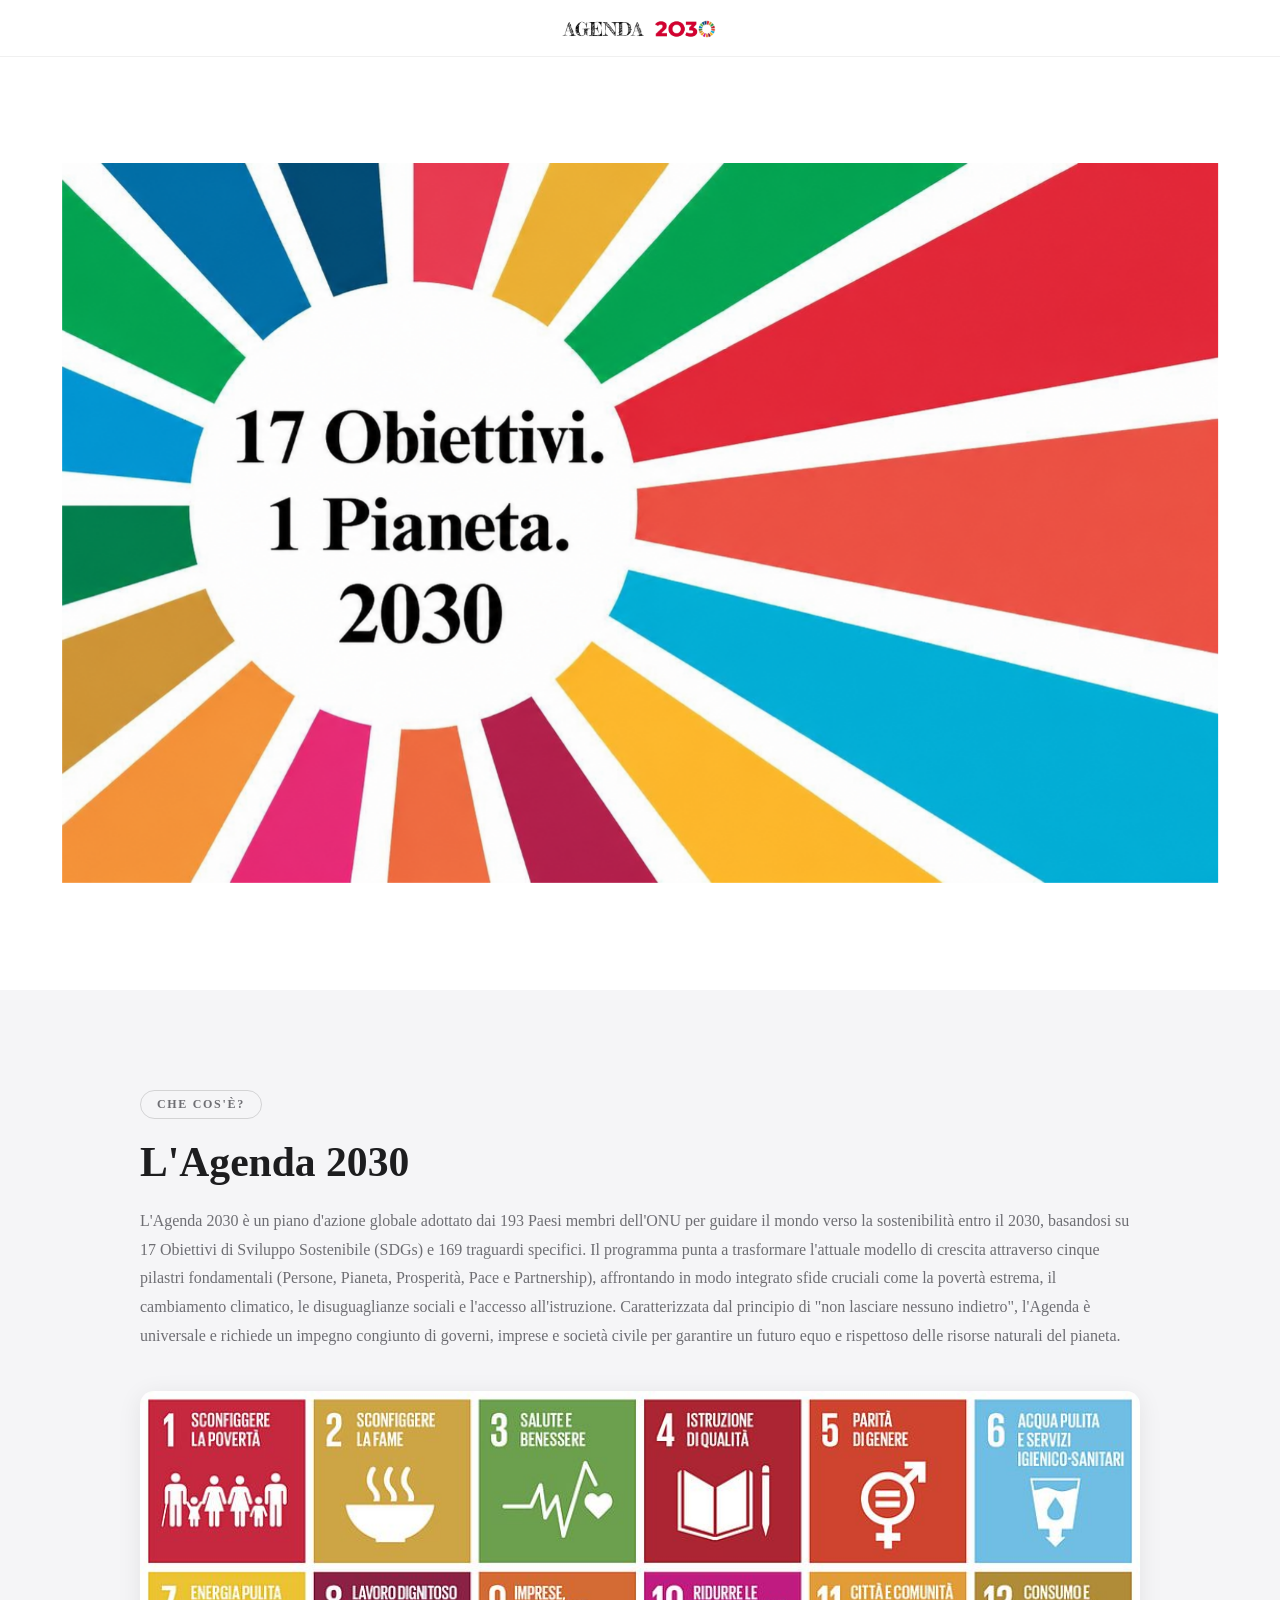
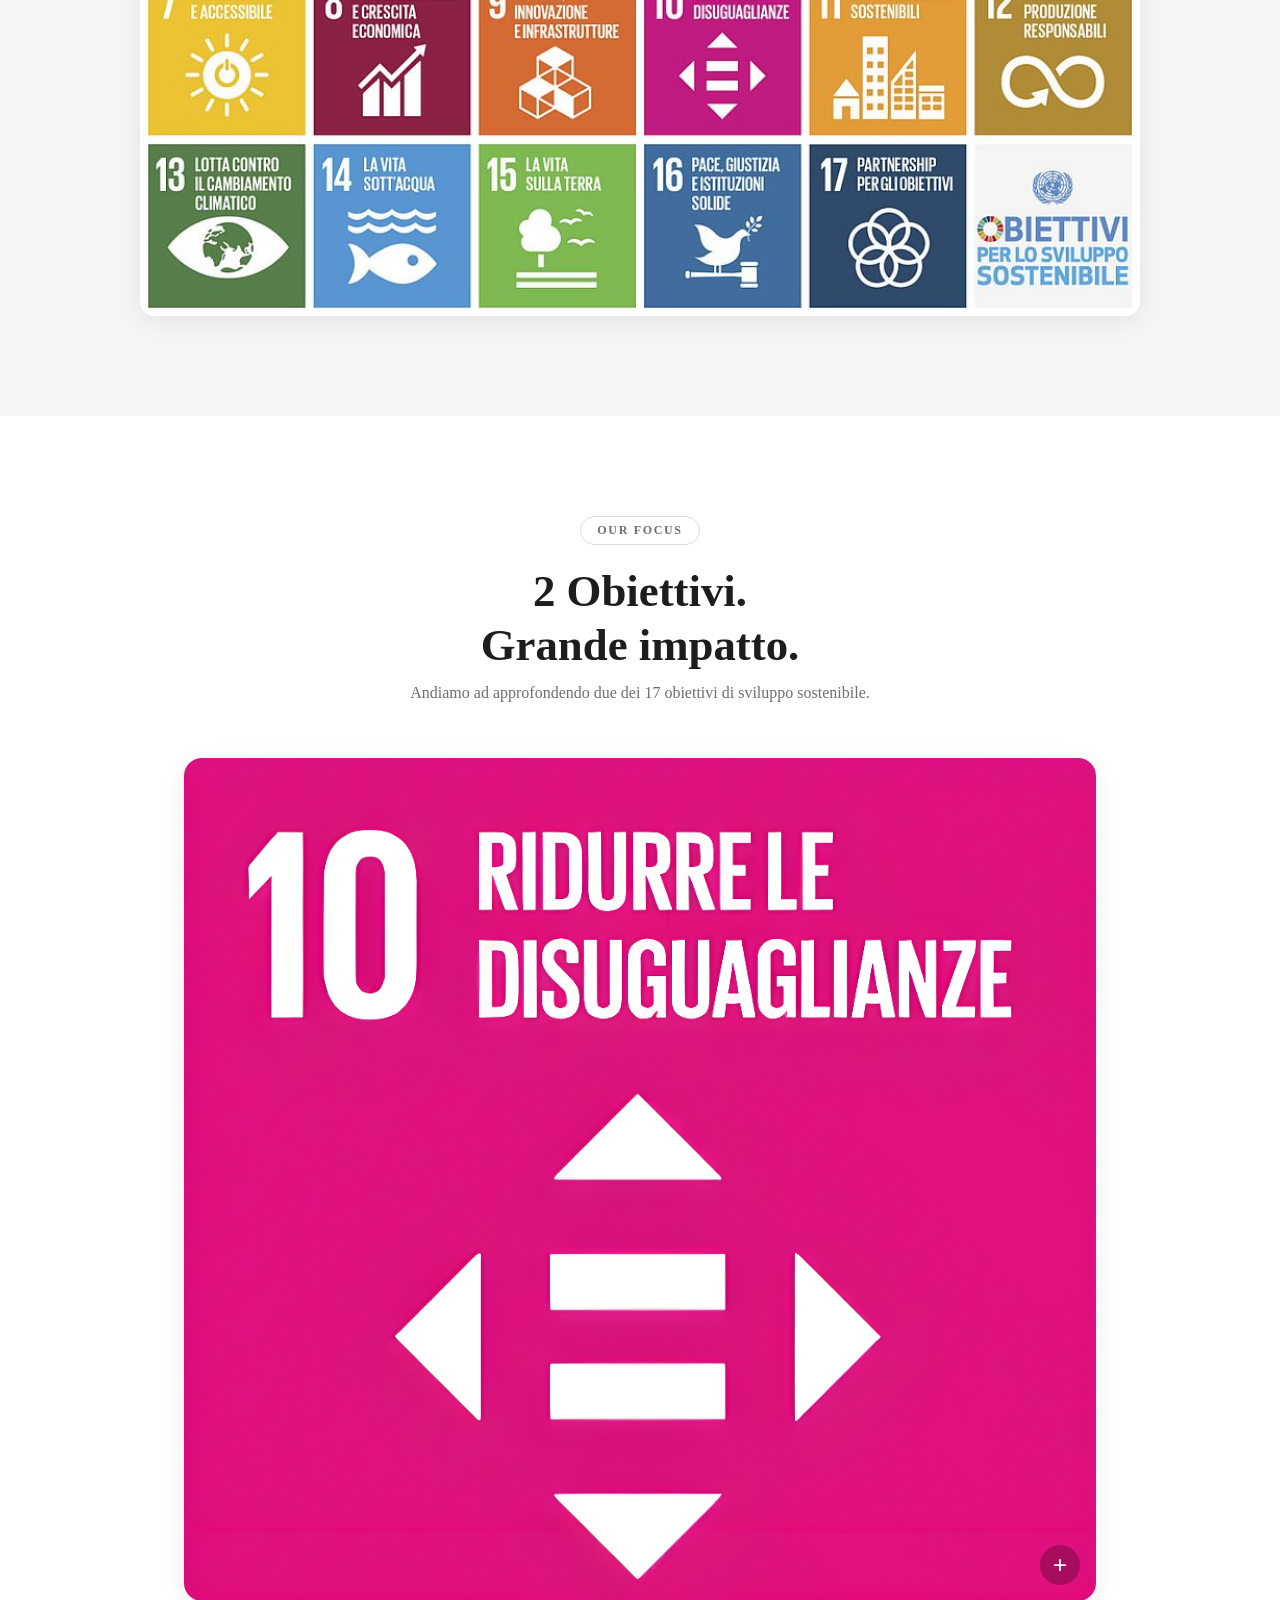
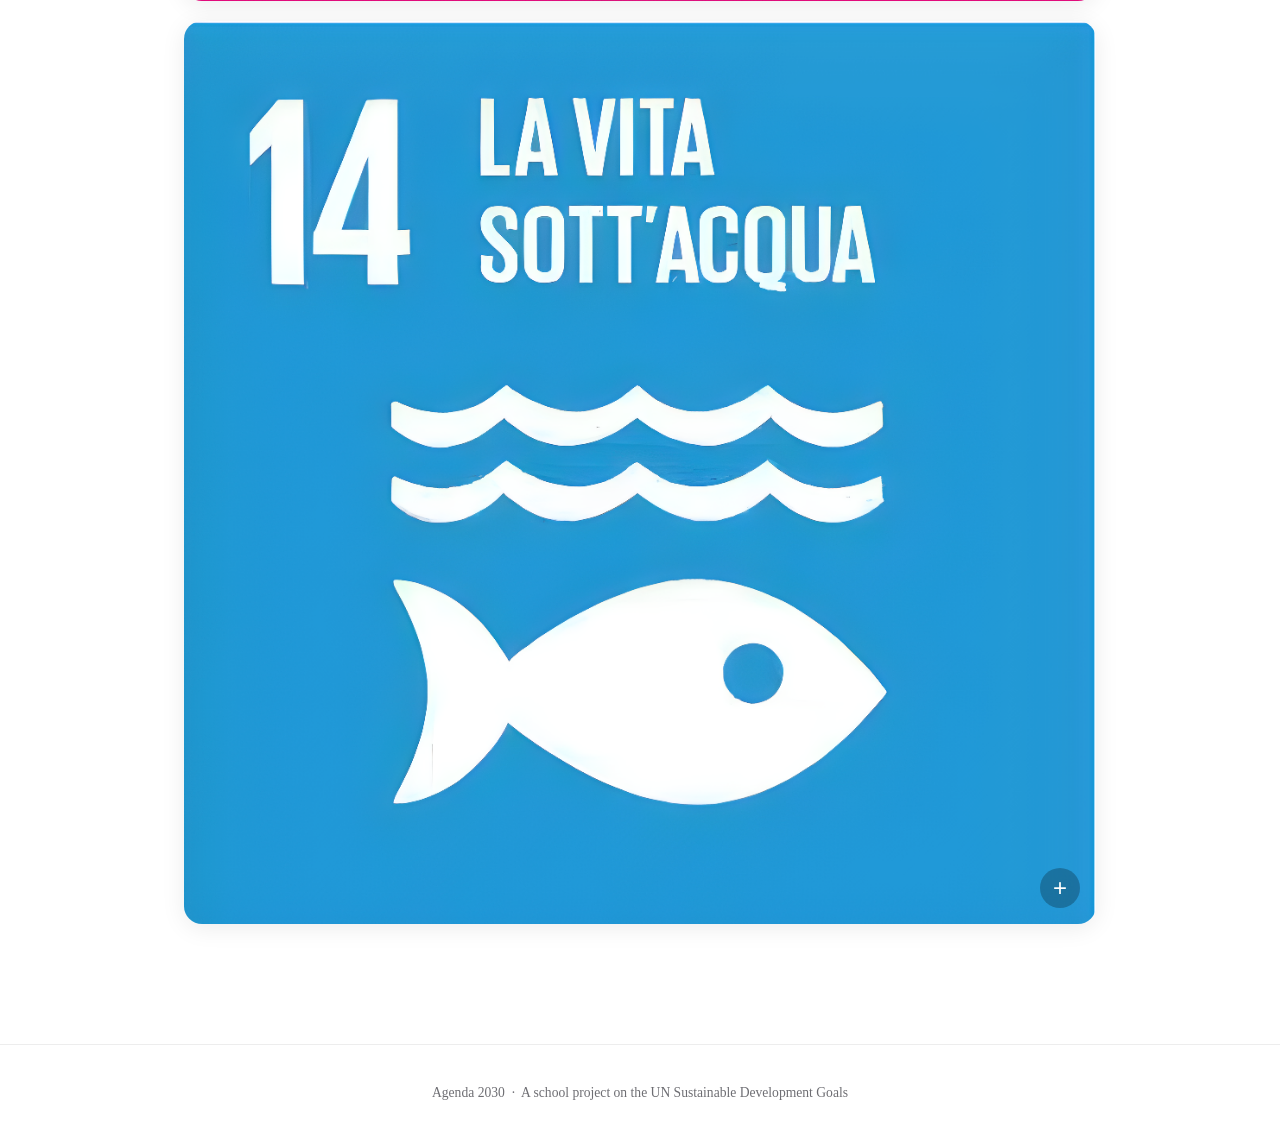
==== commit dea912a4: "non additional" ====
--- a/index.html
+++ b/index.html
@@ -6,8 +6,8 @@
   <title>Agenda 2030</title>
   <link href="https://fonts.googleapis.com/css2?family=DM+Serif+Display&family=DM+Sans:wght@300;400;500;600&display=swap" rel="stylesheet"/>
   <link rel="stylesheet" href="style.css"/>
-  <link rel="stylesheet" href="styleMobile.css" media="(max-width: 768px)"/>
-  <link rel="stylesheet" href="goalMobile.css" media="(max-width: 768px)"/>
+  <link rel="stylesheet" href="styleMobile.css" />
+  <link rel="stylesheet" href="goalMobile.css" />
 </head>
 <body>
 
--- a/styleMobile.css
+++ b/styleMobile.css
@@ -62,7 +62,7 @@
 
 .nav-logo span { color: var(--goal10-color); }
 
-/* ── SWAP: change src in HTML to your logo icon image ── */
+
 .nav-icon {
   height: 28px;
   width: auto;
@@ -84,7 +84,7 @@
 }
 
 .hero-img {
-  display: block;
+  display: flex;
   width: 100vw;
   max-width: 100vw;
   height: auto;
